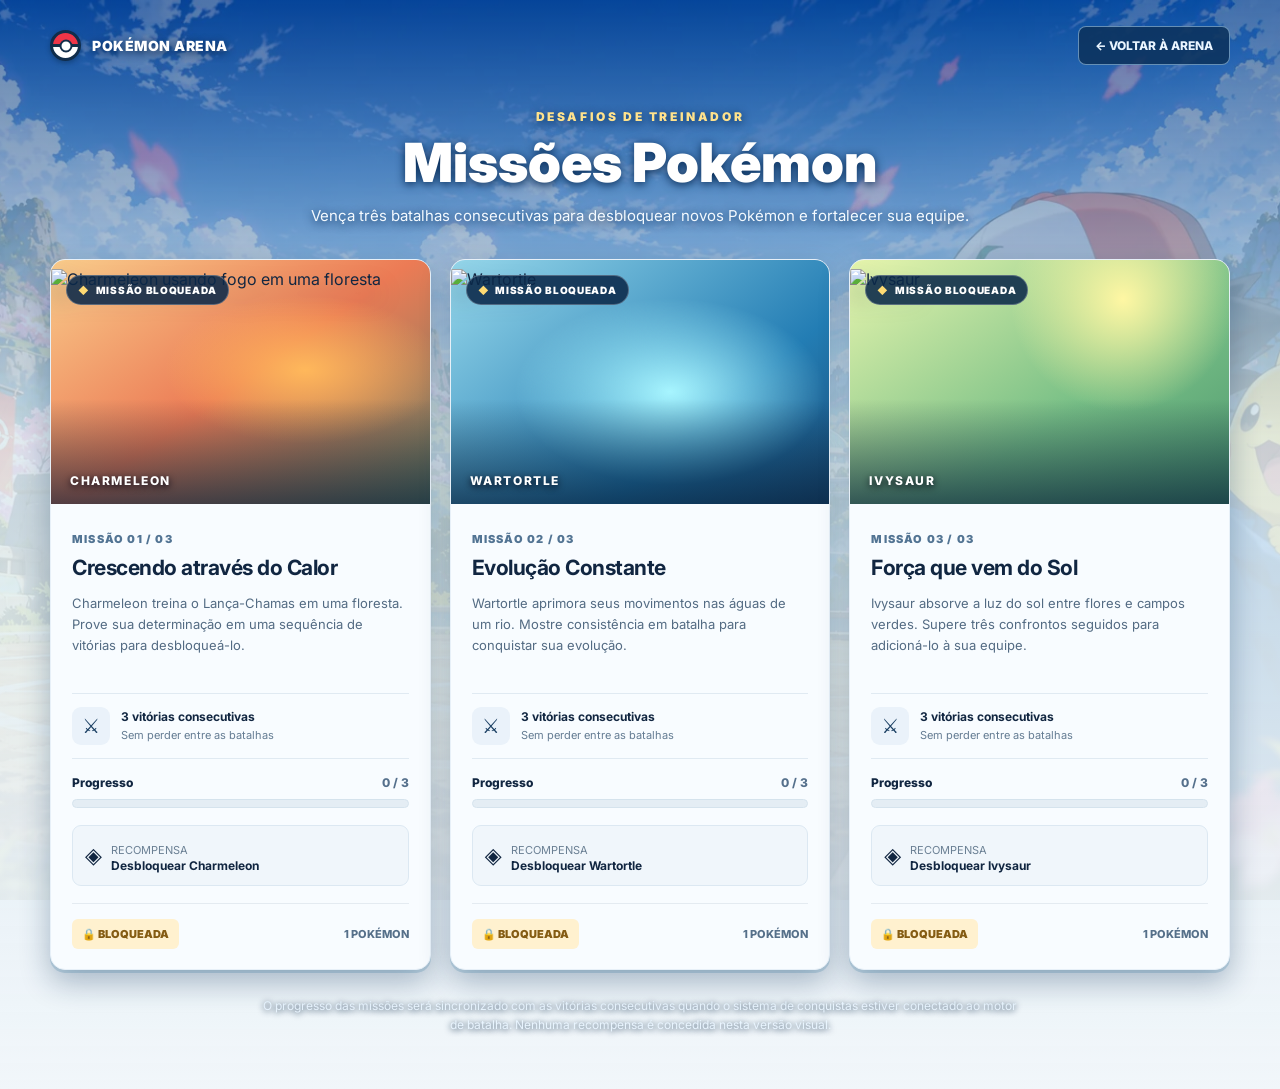
==== missions.html @ e07158c6 "feat: criar página exclusiva de três missões Pokémon" ====
<!doctype html>
<html lang="pt-BR">
<head>
<meta charset="utf-8">
<meta name="viewport" content="width=device-width,initial-scale=1,viewport-fit=cover">
<meta name="theme-color" content="#0d3765">
<meta name="description" content="Missões de desbloqueio de Pokémon no Pokémon Arena.">
<title>Missões | Pokémon Arena</title>
<link rel="preconnect" href="https://fonts.googleapis.com">
<link rel="preconnect" href="https://fonts.gstatic.com" crossorigin>
<link href="https://fonts.googleapis.com/css2?family=Inter:wght@400;500;600;700;800;900&display=swap" rel="stylesheet">
<style>
:root{font-family:Inter,system-ui,Arial,sans-serif;color:#112641;background:#dbe9f4;font-synthesis:none}
*{box-sizing:border-box}body{margin:0;min-height:100vh;background:linear-gradient(180deg,#083c80a8,#dcecf1d9 40%,#f1f6fa),url('assets/home-background.webp') center top/cover fixed no-repeat}
button,a{font:inherit}a{color:inherit;text-decoration:none}
.shell{width:min(1180px,calc(100% - 32px));margin:0 auto;padding:26px 0 55px}
.topbar{display:flex;align-items:center;justify-content:space-between;gap:12px;margin-bottom:44px}
.brand{display:flex;align-items:center;gap:11px;color:white;font-size:14px;font-weight:900;letter-spacing:.5px;text-shadow:0 2px 8px #06244c}
.ball{width:31px;height:31px;border:3px solid #102d4b;border-radius:50%;background:linear-gradient(#ef3547 0 44%,#152e47 44% 56%,white 56%);position:relative;display:inline-block;flex:none;box-shadow:0 2px 5px #05244366}
.ball:after{content:'';position:absolute;width:9px;height:9px;top:50%;left:50%;transform:translate(-50%,-50%);border-radius:50%;background:white;border:2px solid #122e4a}
.back{color:#eaf5ff;border:1px solid #9bc4e4a0;background:#0d345fe6;padding:11px 16px;border-radius:8px;font-size:12px;font-weight:800;transition:background .2s}
.back:hover{background:#205588}.back:focus-visible,.card:focus-visible{outline:3px solid #ffcd52;outline-offset:3px}
.hero{color:white;text-align:center;margin:0 auto 31px;max-width:720px;text-shadow:0 2px 10px #052953}
.eyebrow{font-size:12px;font-weight:900;letter-spacing:2.6px;color:#ffe28c;text-transform:uppercase}
h1{font-size:clamp(32px,5vw,54px);line-height:1.05;margin:11px 0 12px;font-weight:900}
.hero p{font-size:15px;line-height:1.6;margin:0;color:#f4faff}
.mission-list{display:grid;grid-template-columns:repeat(3,minmax(0,1fr));gap:19px}
.card{position:relative;overflow:hidden;background:#f8fcff;border:1px solid #e7f0f8;border-radius:15px;box-shadow:0 12px 30px #0b315652,0 3px 0 #c6dce9;min-width:0}
.art{height:244px;position:relative;overflow:hidden;isolation:isolate}
.art:before{content:'';position:absolute;inset:0;z-index:-2}
.card.fire .art:before{background:radial-gradient(ellipse at 67% 45%,#ffb85b 0%,transparent 39%),linear-gradient(145deg,#f9cc8b,#ec7b55 50%,#6b8062)}
.card.water .art:before{background:radial-gradient(ellipse at 58% 54%,#a7f5ff,transparent 50%),linear-gradient(140deg,#96d7ea,#237db4 67%,#1d517d)}
.card.sun .art:before{background:radial-gradient(circle at 72% 16%,#fff7a3,transparent 33%),linear-gradient(145deg,#e7f5ad,#77bf86 60%,#4d966e)}
.art:after{content:'';position:absolute;inset:0;background:linear-gradient(0deg,#061e38aa,transparent 43%);pointer-events:none}
.art img{position:absolute;inset:4% 0 0;width:100%;height:98%;object-fit:contain;filter:drop-shadow(0 13px 12px #11263d50)}
.tag{position:absolute;top:15px;left:15px;z-index:1;border-radius:20px;background:#0b284adf;color:#fff;padding:8px 11px;font-size:10px;font-weight:900;letter-spacing:.7px;display:flex;align-items:center;gap:6px;border:1px solid #ffffff40}
.tag:before{content:'◆';color:#ffdb73}
.art-label{position:absolute;z-index:1;bottom:16px;left:19px;color:white;font-size:12px;font-weight:800;letter-spacing:1.6px;text-shadow:0 2px 7px #001}
.body{padding:23px 21px 20px}
.number{font-size:11px;color:#527493;font-weight:900;letter-spacing:1.2px}
h2{font-size:21px;line-height:1.25;margin:8px 0 12px;letter-spacing:-.5px}
.desc{font-size:13px;color:#536b83;line-height:1.6;margin:0;min-height:84px}
.condition{display:flex;align-items:center;gap:11px;padding:13px 0;border-top:1px solid #e0eaf2;border-bottom:1px solid #e0eaf2;margin:16px 0}
.condition-icon{width:38px;height:38px;display:grid;place-items:center;border-radius:9px;background:#eaf2fa;color:#183d61;font-size:20px;flex:none}
.condition strong{display:block;font-size:12px}.condition span{display:block;font-size:11px;color:#647c93;margin-top:4px}
.progress-head{display:flex;justify-content:space-between;align-items:center;font-size:12px;font-weight:800;margin:0 0 9px}
.progress-head span:last-child{color:#55708c}
.progress{height:9px;background:#e4edf4;border-radius:10px;overflow:hidden;border:1px solid #d5e3ed}
.progress>span{display:block;height:100%;width:0;background:linear-gradient(90deg,#e84055,#ffbf54)}
.reward{display:flex;align-items:center;gap:9px;margin-top:17px;padding:12px;border:1px solid #dce8f2;background:#f0f6fb;border-radius:9px}
.reward-icon{font-size:22px}
.reward strong{display:block;font-size:12px}.reward small{font-size:11px;color:#6b8094}
.footer{margin-top:17px;padding-top:15px;border-top:1px solid #e4ebf1;display:flex;justify-content:space-between;align-items:center;gap:8px}
.status{color:#855c13;font-size:11px;font-weight:900;background:#fff1cf;border-radius:6px;padding:8px 10px}
.pill{color:#56708a;font-size:11px;font-weight:800}
.note{text-align:center;margin:26px auto 0;color:#e9f5ff;text-shadow:0 1px 6px #092746;font-size:12px;line-height:1.6;max-width:760px}
@media(max-width:950px){.mission-list{grid-template-columns:repeat(2,minmax(0,1fr))}.topbar{margin-bottom:30px}}
@media(max-width:620px){.shell{width:min(100% - 24px,450px);padding-top:15px}.topbar{margin-bottom:28px}.brand{font-size:11px}.back{padding:9px 11px;font-size:11px}.hero{margin-bottom:22px}.hero p{font-size:13px}.mission-list{grid-template-columns:1fr;gap:15px}.art{height:220px}.desc{min-height:0}.body{padding:20px}.note{color:#123b62;text-shadow:none}}
@media(prefers-reduced-motion:reduce){*{scroll-behavior:auto!important;transition:none!important}}
</style>
</head>
<body>
<div class="shell">
<header class="topbar"><a class="brand" href="./index.html" aria-label="Voltar ao Pokémon Arena"><span class="ball" aria-hidden="true"></span> POKÉMON ARENA</a><a class="back" href="./index.html">← VOLTAR À ARENA</a></header>
<main>
<section class="hero" aria-labelledby="title"><div class="eyebrow">Desafios de treinador</div><h1 id="title">Missões Pokémon</h1><p>Vença três batalhas consecutivas para desbloquear novos Pokémon e fortalecer sua equipe.</p></section>
<section class="mission-list" aria-label="Três missões de desbloqueio">
<article class="card fire"><div class="art"><span class="tag">MISSÃO BLOQUEADA</span><img src="https://raw.githubusercontent.com/PokeAPI/sprites/master/sprites/pokemon/other/official-artwork/5.png" alt="Charmeleon usando fogo em uma floresta" loading="eager"><span class="art-label">CHARMELEON</span></div><div class="body"><span class="number">MISSÃO 01 / 03</span><h2>Crescendo através do Calor</h2><p class="desc">Charmeleon treina o Lança-Chamas em uma floresta. Prove sua determinação em uma sequência de vitórias para desbloqueá-lo.</p><div class="condition"><div class="condition-icon" aria-hidden="true">⚔</div><div><strong>3 vitórias consecutivas</strong><span>Sem perder entre as batalhas</span></div></div><div class="progress-head"><span>Progresso</span><span>0 / 3</span></div><div class="progress" role="progressbar" aria-label="Progresso da missão Charmeleon" aria-valuenow="0" aria-valuemin="0" aria-valuemax="3"><span></span></div><div class="reward"><span class="reward-icon" aria-hidden="true">◈</span><div><small>RECOMPENSA</small><strong>Desbloquear Charmeleon</strong></div></div><div class="footer"><span class="status">🔒 BLOQUEADA</span><span class="pill">1 POKÉMON</span></div></div></article>
<article class="card water"><div class="art"><span class="tag">MISSÃO BLOQUEADA</span><img src="https://raw.githubusercontent.com/PokeAPI/sprites/master/sprites/pokemon/other/official-artwork/8.png" alt="Wartortle" loading="eager"><span class="art-label">WARTORTLE</span></div><div class="body"><span class="number">MISSÃO 02 / 03</span><h2>Evolução Constante</h2><p class="desc">Wartortle aprimora seus movimentos nas águas de um rio. Mostre consistência em batalha para conquistar sua evolução.</p><div class="condition"><div class="condition-icon" aria-hidden="true">⚔</div><div><strong>3 vitórias consecutivas</strong><span>Sem perder entre as batalhas</span></div></div><div class="progress-head"><span>Progresso</span><span>0 / 3</span></div><div class="progress" role="progressbar" aria-label="Progresso da missão Wartortle" aria-valuenow="0" aria-valuemin="0" aria-valuemax="3"><span></span></div><div class="reward"><span class="reward-icon" aria-hidden="true">◈</span><div><small>RECOMPENSA</small><strong>Desbloquear Wartortle</strong></div></div><div class="footer"><span class="status">🔒 BLOQUEADA</span><span class="pill">1 POKÉMON</span></div></div></article>
<article class="card sun"><div class="art"><span class="tag">MISSÃO BLOQUEADA</span><img src="https://raw.githubusercontent.com/PokeAPI/sprites/master/sprites/pokemon/other/official-artwork/2.png" alt="Ivysaur" loading="eager"><span class="art-label">IVYSAUR</span></div><div class="body"><span class="number">MISSÃO 03 / 03</span><h2>Força que vem do Sol</h2><p class="desc">Ivysaur absorve a luz do sol entre flores e campos verdes. Supere três confrontos seguidos para adicioná-lo à sua equipe.</p><div class="condition"><div class="condition-icon" aria-hidden="true">⚔</div><div><strong>3 vitórias consecutivas</strong><span>Sem perder entre as batalhas</span></div></div><div class="progress-head"><span>Progresso</span><span>0 / 3</span></div><div class="progress" role="progressbar" aria-label="Progresso da missão Ivysaur" aria-valuenow="0" aria-valuemin="0" aria-valuemax="3"><span></span></div><div class="reward"><span class="reward-icon" aria-hidden="true">◈</span><div><small>RECOMPENSA</small><strong>Desbloquear Ivysaur</strong></div></div><div class="footer"><span class="status">🔒 BLOQUEADA</span><span class="pill">1 POKÉMON</span></div></div></article>
</section>
<p class="note">O progresso das missões será sincronizado com as vitórias consecutivas quando o sistema de conquistas estiver conectado ao motor de batalha. Nenhuma recompensa é concedida nesta versão visual.</p>
</main></div>
</body></html>
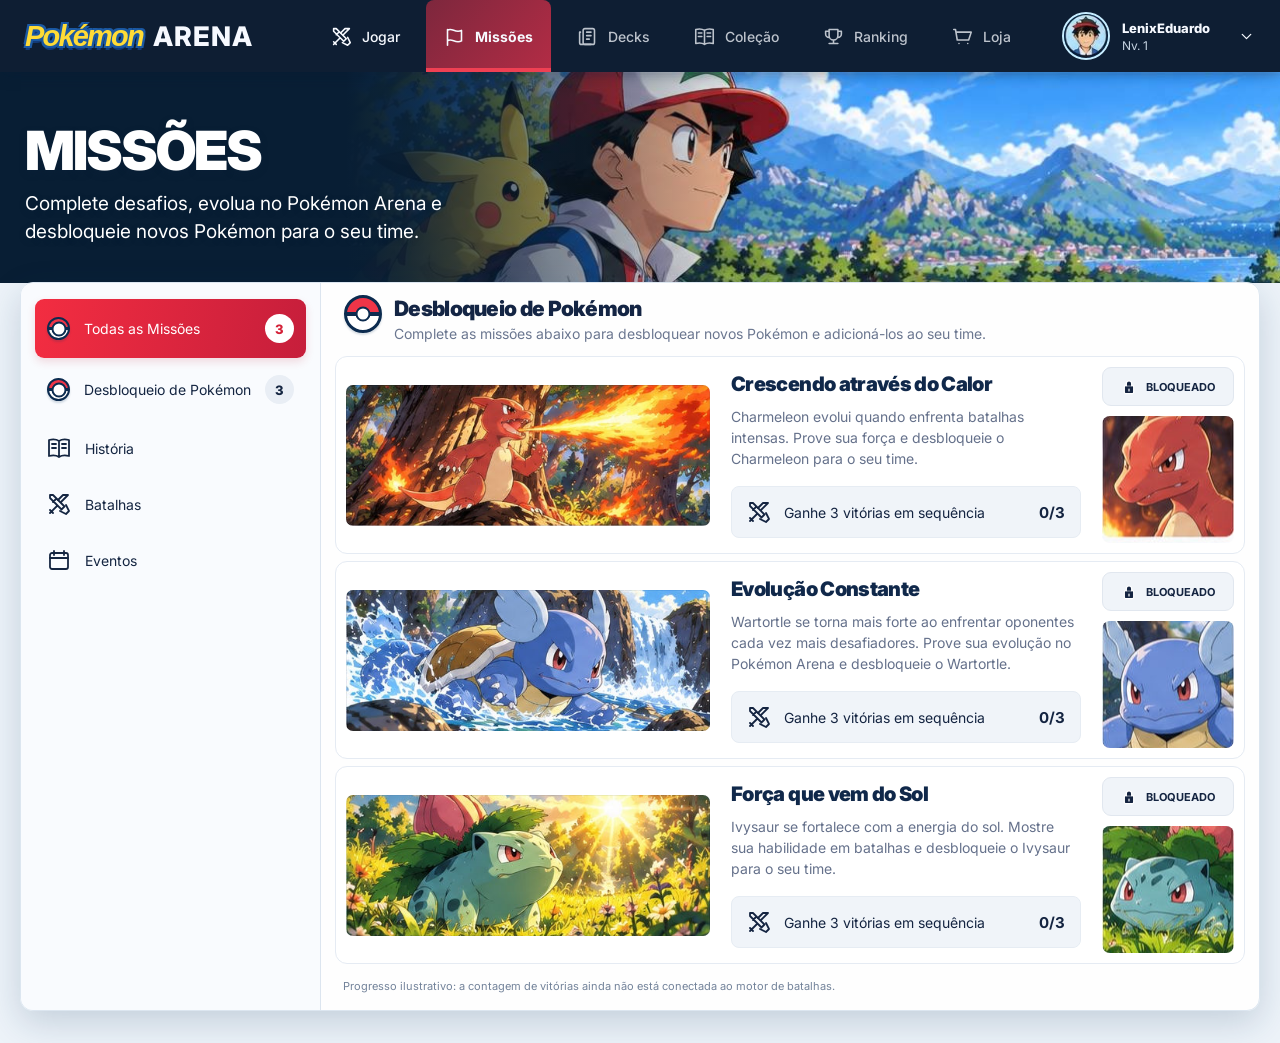
==== commit 511588c6: "feat: implementar página de missões fiel ao mockup, sem emojis e com artes recortadas" ====
--- a/missions.html
+++ b/missions.html
@@ -3,72 +3,133 @@
 <head>
 <meta charset="utf-8">
 <meta name="viewport" content="width=device-width,initial-scale=1,viewport-fit=cover">
-<meta name="theme-color" content="#0d3765">
-<meta name="description" content="Missões de desbloqueio de Pokémon no Pokémon Arena.">
+<meta name="theme-color" content="#0d2038">
+<meta name="description" content="Missões e desafios de desbloqueio do Pokémon Arena.">
 <title>Missões | Pokémon Arena</title>
 <link rel="preconnect" href="https://fonts.googleapis.com">
 <link rel="preconnect" href="https://fonts.gstatic.com" crossorigin>
 <link href="https://fonts.googleapis.com/css2?family=Inter:wght@400;500;600;700;800;900&display=swap" rel="stylesheet">
 <style>
-:root{font-family:Inter,system-ui,Arial,sans-serif;color:#112641;background:#dbe9f4;font-synthesis:none}
-*{box-sizing:border-box}body{margin:0;min-height:100vh;background:linear-gradient(180deg,#083c80a8,#dcecf1d9 40%,#f1f6fa),url('assets/home-background.webp') center top/cover fixed no-repeat}
-button,a{font:inherit}a{color:inherit;text-decoration:none}
-.shell{width:min(1180px,calc(100% - 32px));margin:0 auto;padding:26px 0 55px}
-.topbar{display:flex;align-items:center;justify-content:space-between;gap:12px;margin-bottom:44px}
-.brand{display:flex;align-items:center;gap:11px;color:white;font-size:14px;font-weight:900;letter-spacing:.5px;text-shadow:0 2px 8px #06244c}
-.ball{width:31px;height:31px;border:3px solid #102d4b;border-radius:50%;background:linear-gradient(#ef3547 0 44%,#152e47 44% 56%,white 56%);position:relative;display:inline-block;flex:none;box-shadow:0 2px 5px #05244366}
-.ball:after{content:'';position:absolute;width:9px;height:9px;top:50%;left:50%;transform:translate(-50%,-50%);border-radius:50%;background:white;border:2px solid #122e4a}
-.back{color:#eaf5ff;border:1px solid #9bc4e4a0;background:#0d345fe6;padding:11px 16px;border-radius:8px;font-size:12px;font-weight:800;transition:background .2s}
-.back:hover{background:#205588}.back:focus-visible,.card:focus-visible{outline:3px solid #ffcd52;outline-offset:3px}
-.hero{color:white;text-align:center;margin:0 auto 31px;max-width:720px;text-shadow:0 2px 10px #052953}
-.eyebrow{font-size:12px;font-weight:900;letter-spacing:2.6px;color:#ffe28c;text-transform:uppercase}
-h1{font-size:clamp(32px,5vw,54px);line-height:1.05;margin:11px 0 12px;font-weight:900}
-.hero p{font-size:15px;line-height:1.6;margin:0;color:#f4faff}
-.mission-list{display:grid;grid-template-columns:repeat(3,minmax(0,1fr));gap:19px}
-.card{position:relative;overflow:hidden;background:#f8fcff;border:1px solid #e7f0f8;border-radius:15px;box-shadow:0 12px 30px #0b315652,0 3px 0 #c6dce9;min-width:0}
-.art{height:244px;position:relative;overflow:hidden;isolation:isolate}
-.art:before{content:'';position:absolute;inset:0;z-index:-2}
-.card.fire .art:before{background:radial-gradient(ellipse at 67% 45%,#ffb85b 0%,transparent 39%),linear-gradient(145deg,#f9cc8b,#ec7b55 50%,#6b8062)}
-.card.water .art:before{background:radial-gradient(ellipse at 58% 54%,#a7f5ff,transparent 50%),linear-gradient(140deg,#96d7ea,#237db4 67%,#1d517d)}
-.card.sun .art:before{background:radial-gradient(circle at 72% 16%,#fff7a3,transparent 33%),linear-gradient(145deg,#e7f5ad,#77bf86 60%,#4d966e)}
-.art:after{content:'';position:absolute;inset:0;background:linear-gradient(0deg,#061e38aa,transparent 43%);pointer-events:none}
-.art img{position:absolute;inset:4% 0 0;width:100%;height:98%;object-fit:contain;filter:drop-shadow(0 13px 12px #11263d50)}
-.tag{position:absolute;top:15px;left:15px;z-index:1;border-radius:20px;background:#0b284adf;color:#fff;padding:8px 11px;font-size:10px;font-weight:900;letter-spacing:.7px;display:flex;align-items:center;gap:6px;border:1px solid #ffffff40}
-.tag:before{content:'◆';color:#ffdb73}
-.art-label{position:absolute;z-index:1;bottom:16px;left:19px;color:white;font-size:12px;font-weight:800;letter-spacing:1.6px;text-shadow:0 2px 7px #001}
-.body{padding:23px 21px 20px}
-.number{font-size:11px;color:#527493;font-weight:900;letter-spacing:1.2px}
-h2{font-size:21px;line-height:1.25;margin:8px 0 12px;letter-spacing:-.5px}
-.desc{font-size:13px;color:#536b83;line-height:1.6;margin:0;min-height:84px}
-.condition{display:flex;align-items:center;gap:11px;padding:13px 0;border-top:1px solid #e0eaf2;border-bottom:1px solid #e0eaf2;margin:16px 0}
-.condition-icon{width:38px;height:38px;display:grid;place-items:center;border-radius:9px;background:#eaf2fa;color:#183d61;font-size:20px;flex:none}
-.condition strong{display:block;font-size:12px}.condition span{display:block;font-size:11px;color:#647c93;margin-top:4px}
-.progress-head{display:flex;justify-content:space-between;align-items:center;font-size:12px;font-weight:800;margin:0 0 9px}
-.progress-head span:last-child{color:#55708c}
-.progress{height:9px;background:#e4edf4;border-radius:10px;overflow:hidden;border:1px solid #d5e3ed}
-.progress>span{display:block;height:100%;width:0;background:linear-gradient(90deg,#e84055,#ffbf54)}
-.reward{display:flex;align-items:center;gap:9px;margin-top:17px;padding:12px;border:1px solid #dce8f2;background:#f0f6fb;border-radius:9px}
-.reward-icon{font-size:22px}
-.reward strong{display:block;font-size:12px}.reward small{font-size:11px;color:#6b8094}
-.footer{margin-top:17px;padding-top:15px;border-top:1px solid #e4ebf1;display:flex;justify-content:space-between;align-items:center;gap:8px}
-.status{color:#855c13;font-size:11px;font-weight:900;background:#fff1cf;border-radius:6px;padding:8px 10px}
-.pill{color:#56708a;font-size:11px;font-weight:800}
-.note{text-align:center;margin:26px auto 0;color:#e9f5ff;text-shadow:0 1px 6px #092746;font-size:12px;line-height:1.6;max-width:760px}
-@media(max-width:950px){.mission-list{grid-template-columns:repeat(2,minmax(0,1fr))}.topbar{margin-bottom:30px}}
-@media(max-width:620px){.shell{width:min(100% - 24px,450px);padding-top:15px}.topbar{margin-bottom:28px}.brand{font-size:11px}.back{padding:9px 11px;font-size:11px}.hero{margin-bottom:22px}.hero p{font-size:13px}.mission-list{grid-template-columns:1fr;gap:15px}.art{height:220px}.desc{min-height:0}.body{padding:20px}.note{color:#123b62;text-shadow:none}}
-@media(prefers-reduced-motion:reduce){*{scroll-behavior:auto!important;transition:none!important}}
+:root{font-family:Inter,Arial,sans-serif;color:#142544;background:#edf3f9;font-synthesis:none}
+*{box-sizing:border-box}body{margin:0;min-height:100vh}button,a{font:inherit}a{color:inherit;text-decoration:none}button{cursor:pointer}svg{width:21px;height:21px;stroke:currentColor;stroke-width:1.8;stroke-linecap:round;stroke-linejoin:round;fill:none;flex:none}
+.sr-only{position:absolute;width:1px;height:1px;padding:0;margin:-1px;overflow:hidden;clip:rect(0,0,0,0);white-space:nowrap;border:0}
+.navbar{height:72px;background:#0e1e33;color:#f6f9ff;display:flex;align-items:center;gap:26px;padding:0 max(25px,calc((100vw - 1460px)/2));box-shadow:0 4px 13px #071b3452;position:relative;z-index:5}
+.logo{display:flex;align-items:center;gap:10px;white-space:nowrap;margin-right:34px}
+.logo-pokemon{font-size:29px;font-weight:900;font-style:italic;letter-spacing:-1.8px;color:#ffdb36;text-shadow:-2px -2px 0 #1b59a3,2px -2px 0 #1b59a3,-2px 2px 0 #1b59a3,2px 2px 0 #1b59a3,0 4px 0 #123b79}
+.logo-arena{font-size:27px;font-weight:800;letter-spacing:1px}
+.navlinks{display:flex;align-items:stretch;height:100%;gap:8px;flex:1}
+.navlinks a,.navlinks button{display:flex;align-items:center;justify-content:center;gap:10px;color:#f7faff;background:transparent;border:0;padding:0 18px;white-space:nowrap;font-size:14px;font-weight:500;border-radius:8px 8px 0 0}
+.navlinks .active{background:linear-gradient(130deg,#7d273d,#b32c45);box-shadow:inset 0 -4px 0 #ef4053;font-weight:700}
+.navlinks a:not(.active):hover{background:#1c3551}
+.navlinks button:disabled{opacity:.75;cursor:not-allowed}
+.account{display:flex;align-items:center;gap:12px;white-space:nowrap;margin-left:auto}
+.avatar{display:grid;place-items:center;width:48px;height:48px;border-radius:50%;overflow:hidden;background:#4c9ed1;border:2px solid #c8edff}
+.avatar img{width:100%;height:100%;object-fit:cover;object-position:center 24%}
+.account-name{font-size:13px;font-weight:800}.account-level{font-size:12px;color:#c7d4e2;margin-top:2px}
+.account-chevron{margin-left:16px;width:17px;height:17px}
+.hero{height:211px;position:relative;background:linear-gradient(90deg,#10385c 0%,#1e5881 52%,#65b7e8 100%);overflow:hidden}
+.hero-art{position:absolute;inset:0;background-image:url('assets/mission-banner-full.jpg');background-size:cover;background-position:center center;background-repeat:no-repeat}
+.hero:after{content:'';position:absolute;inset:0;background:linear-gradient(90deg,#081e34 0%,#081e34 27%,#081e34e0 32%,#081e3480 43%,transparent 60%);pointer-events:none}
+.hero-content{position:relative;z-index:1;max-width:1460px;margin:0 auto;padding:52px 25px;color:white}
+.hero h1{font-size:54px;line-height:1;margin:0 0 12px;font-weight:900;letter-spacing:-2px;text-shadow:0 3px 7px #0b213777}
+.hero p{font-size:19px;line-height:1.45;margin:0;max-width:470px;text-shadow:0 2px 6px #0b213777}
+.main{position:relative;z-index:2;width:min(calc(100% - 40px),1496px);margin:-1px auto 32px;display:grid;grid-template-columns:300px minmax(0,1fr);min-height:700px;background:#ffffffeb;border:1px solid #dce6f0;border-radius:13px;box-shadow:0 12px 35px #143a6130;overflow:hidden}
+.sidebar{padding:16px 14px;border-right:1px solid #dce5ef;background:#f8fbffb8}
+.sidebar button{width:100%;display:flex;align-items:center;gap:14px;text-align:left;border:0;border-radius:9px;background:transparent;color:#142541;padding:15px 12px;font-size:14px;margin:0 0 2px}
+.sidebar button svg{width:24px;height:24px}
+.sidebar button span:not(.section-ball){flex:1;min-width:0}.sidebar button .section-ball{width:23px;height:23px;flex:none;aspect-ratio:1}
+.sidebar button .count{flex:none;background:#e9eef5;border-radius:18px;min-width:29px;height:29px;display:grid;place-items:center;font-weight:800;font-size:13px}
+.sidebar button.active{background:linear-gradient(100deg,#f32d41,#c61e3b);color:white;box-shadow:0 4px 9px #c5253b27}
+.sidebar button.active .count{color:#d42037;background:white}
+.sidebar button:not(.active):hover{background:#eaf2f9}
+.content{padding:12px 14px 15px;min-width:0}
+.section-title{display:flex;align-items:flex-start;gap:12px;margin:0 9px 12px}
+.section-ball{width:38px;height:38px;position:relative;flex:none;border-radius:50%;border:3px solid #0c2b4f;background:linear-gradient(#ef3548 0 43%,#0c2b4f 43% 56%,white 56%);box-shadow:0 2px 2px #123e5e2b}
+.section-ball:after{content:'';position:absolute;left:50%;top:50%;transform:translate(-50%,-50%);width:11px;height:11px;border:2px solid #0c2b4f;background:white;border-radius:50%}
+.section-title h2{font-size:21px;font-weight:900;letter-spacing:-.7px;margin:1px 0 3px}
+.section-title p{color:#6b7790;font-size:14px;margin:0;line-height:1.45}
+.missions{display:flex;flex-direction:column;gap:7px}
+.mission{display:grid;grid-template-columns:minmax(220px,41%) minmax(0,1fr) 132px;gap:21px;align-items:center;min-height:192px;padding:10px;border:1px solid #e5ebf3;border-radius:12px;background:#ffffffd9}
+.mission-art{aspect-ratio:469/181;min-height:0;border-radius:7px;background-size:cover;background-position:center;background-repeat:no-repeat;background-color:#d7e9f5;overflow:hidden;box-shadow:inset 0 0 0 1px #1e3a5e14}
+.mission-art.fire{background-image:url('assets/mission-charmeleon-scene.jpg')}.mission-art.water{background-image:url('assets/mission-wartortle-scene.jpg')}.mission-art.sun{background-image:url('assets/mission-ivysaur-scene.jpg')}
+.mission-body{min-width:0;align-self:stretch;display:flex;flex-direction:column;justify-content:center;padding:5px 0}
+.mission h3{font-size:20px;line-height:1.25;font-weight:900;letter-spacing:-.65px;margin:0 0 9px;color:#10284a}
+.mission-desc{font-size:14px;line-height:1.5;color:#65718b;margin:0 0 17px;max-width:560px}
+.requirement{margin-top:auto;display:flex;align-items:center;gap:13px;background:#f0f4f9;border:1px solid #e6ecf3;border-radius:8px;padding:13px 15px;font-size:14px;color:#142441;min-height:51px}
+.requirement svg{width:24px;height:24px}.requirement span{flex:1}.requirement strong{font-weight:700;font-size:15px;white-space:nowrap}
+.mission-aside{align-self:stretch;display:flex;flex-direction:column;align-items:stretch;gap:10px}
+.locked{height:39px;border:1px solid #e1e7ef;border-radius:9px;background:#f0f4f9;color:#142441;display:flex;justify-content:center;align-items:center;gap:9px;font-size:11px;font-weight:700}
+.locked svg{width:16px;height:16px;fill:#142441;stroke:white;stroke-width:1.8}
+.portrait{flex:1;min-height:120px;border-radius:8px;background-size:cover;background-position:center;background-repeat:no-repeat;background-color:#d9e7f4}
+.portrait.fire{background-image:url('assets/mission-charmeleon-portrait.jpg')}.portrait.water{background-image:url('assets/mission-wartortle-portrait.jpg')}.portrait.sun{background-image:url('assets/mission-ivysaur-portrait.jpg')}
+.empty{margin:28px 0;padding:45px 25px;text-align:center;border:1px dashed #cad7e4;border-radius:12px;color:#536b84;background:#f6f9fc}.empty h3{margin:0 0 8px;font-size:18px;color:#173452}.empty p{margin:0;font-size:14px}
+.note{margin:14px 8px 0;color:#73839a;font-size:11px;line-height:1.5}
+@media(max-width:1270px){.navbar{gap:14px}.logo{margin-right:10px}.navlinks{gap:0}.navlinks a,.navlinks button{padding:0 11px}.logo-pokemon{font-size:25px}.logo-arena{font-size:23px}.main{grid-template-columns:245px minmax(0,1fr)}.mission{grid-template-columns:minmax(190px,38%) minmax(0,1fr) 102px;gap:13px}.mission h3{font-size:18px}.mission-desc{font-size:12px}.requirement{padding:9px 10px;font-size:12px}.portrait{min-height:100px}}
+@media(max-width:1150px){.navlinks button{display:none}}
+@media(max-width:1000px){.navlinks button{display:none}.account-chevron{display:none}.navbar{height:66px}.hero{height:205px}.main{grid-template-columns:210px minmax(0,1fr)}.sidebar{padding:10px}.sidebar button{gap:8px;font-size:12px;padding:12px 9px}.mission{grid-template-columns:minmax(160px,43%) minmax(0,1fr);gap:12px}.mission-aside{grid-column:2;grid-row:1;align-self:start;align-items:flex-end}.mission-aside .portrait{display:none}.locked{padding:0 12px;height:31px}.mission-body{grid-column:2;grid-row:1;padding-top:38px}.mission h3{font-size:16px}.mission-desc{margin-bottom:10px}.requirement{font-size:11px}.requirement strong{font-size:12px}}
+@media(max-width:700px){.navbar{padding:0 13px;height:58px;gap:9px}.logo{gap:6px;margin:0}.logo-pokemon{font-size:21px}.logo-arena{font-size:18px}.navlinks{margin-left:auto;flex:none}.navlinks a{font-size:0;padding:0 8px}.navlinks a svg{width:22px;height:22px}.account{display:none}.hero{height:186px}.hero-art{background-position:44% center;background-size:auto 100%}.hero:after{background:linear-gradient(90deg,#071f36e8 0%,#071f36a6 56%,#071f3611)}.hero-content{padding:41px 19px}.hero h1{font-size:37px}.hero p{font-size:13px;max-width:275px}.main{width:calc(100% - 16px);display:block;margin-top:-8px;min-height:0}.sidebar{display:flex;overflow-x:auto;gap:5px;padding:9px;border-right:0;border-bottom:1px solid #dce5ef;scrollbar-width:thin}.sidebar button{flex:none;width:auto;min-width:max-content;padding:9px 10px;margin:0;gap:7px;font-size:11px}.sidebar button svg{width:18px;height:18px}.sidebar button .count{min-width:21px;height:21px;font-size:11px}.content{padding:12px 9px}.section-title{margin:2px 4px 13px}.section-title h2{font-size:18px}.section-title p{font-size:12px}.section-ball{width:32px;height:32px}.mission{grid-template-columns:minmax(0,1fr) 80px;gap:10px;padding:9px;min-height:0}.mission-art{grid-column:1/-1;grid-row:1;aspect-ratio:469/181}.mission-body{grid-column:1;grid-row:2;padding:4px 0 0}.mission h3{font-size:16px;margin:0 0 6px}.mission-desc{font-size:12px;line-height:1.45;margin:0 0 10px}.mission-aside{grid-column:2;grid-row:2;align-items:stretch;padding-top:2px}.mission-aside .portrait{display:block;min-height:80px;aspect-ratio:1}.locked{height:auto;min-height:25px;font-size:9px;padding:4px;gap:4px}.locked svg{width:12px;height:12px}.requirement{padding:8px;gap:7px;font-size:10px;min-height:37px}.requirement svg{width:18px;height:18px}.requirement strong{font-size:11px}.note{font-size:10px}}
+@media(max-width:370px){.mission{grid-template-columns:minmax(0,1fr) 70px}.mission-aside .portrait{min-height:70px}.logo-pokemon{font-size:18px}.logo-arena{font-size:15px}}
+.missions[hidden],.empty[hidden],.note[hidden]{display:none!important}
+@media(prefers-reduced-motion:reduce){*{scroll-behavior:auto!important}}
 </style>
 </head>
 <body>
-<div class="shell">
-<header class="topbar"><a class="brand" href="./index.html" aria-label="Voltar ao Pokémon Arena"><span class="ball" aria-hidden="true"></span> POKÉMON ARENA</a><a class="back" href="./index.html">← VOLTAR À ARENA</a></header>
-<main>
-<section class="hero" aria-labelledby="title"><div class="eyebrow">Desafios de treinador</div><h1 id="title">Missões Pokémon</h1><p>Vença três batalhas consecutivas para desbloquear novos Pokémon e fortalecer sua equipe.</p></section>
-<section class="mission-list" aria-label="Três missões de desbloqueio">
-<article class="card fire"><div class="art"><span class="tag">MISSÃO BLOQUEADA</span><img src="https://raw.githubusercontent.com/PokeAPI/sprites/master/sprites/pokemon/other/official-artwork/5.png" alt="Charmeleon usando fogo em uma floresta" loading="eager"><span class="art-label">CHARMELEON</span></div><div class="body"><span class="number">MISSÃO 01 / 03</span><h2>Crescendo através do Calor</h2><p class="desc">Charmeleon treina o Lança-Chamas em uma floresta. Prove sua determinação em uma sequência de vitórias para desbloqueá-lo.</p><div class="condition"><div class="condition-icon" aria-hidden="true">⚔</div><div><strong>3 vitórias consecutivas</strong><span>Sem perder entre as batalhas</span></div></div><div class="progress-head"><span>Progresso</span><span>0 / 3</span></div><div class="progress" role="progressbar" aria-label="Progresso da missão Charmeleon" aria-valuenow="0" aria-valuemin="0" aria-valuemax="3"><span></span></div><div class="reward"><span class="reward-icon" aria-hidden="true">◈</span><div><small>RECOMPENSA</small><strong>Desbloquear Charmeleon</strong></div></div><div class="footer"><span class="status">🔒 BLOQUEADA</span><span class="pill">1 POKÉMON</span></div></div></article>
-<article class="card water"><div class="art"><span class="tag">MISSÃO BLOQUEADA</span><img src="https://raw.githubusercontent.com/PokeAPI/sprites/master/sprites/pokemon/other/official-artwork/8.png" alt="Wartortle" loading="eager"><span class="art-label">WARTORTLE</span></div><div class="body"><span class="number">MISSÃO 02 / 03</span><h2>Evolução Constante</h2><p class="desc">Wartortle aprimora seus movimentos nas águas de um rio. Mostre consistência em batalha para conquistar sua evolução.</p><div class="condition"><div class="condition-icon" aria-hidden="true">⚔</div><div><strong>3 vitórias consecutivas</strong><span>Sem perder entre as batalhas</span></div></div><div class="progress-head"><span>Progresso</span><span>0 / 3</span></div><div class="progress" role="progressbar" aria-label="Progresso da missão Wartortle" aria-valuenow="0" aria-valuemin="0" aria-valuemax="3"><span></span></div><div class="reward"><span class="reward-icon" aria-hidden="true">◈</span><div><small>RECOMPENSA</small><strong>Desbloquear Wartortle</strong></div></div><div class="footer"><span class="status">🔒 BLOQUEADA</span><span class="pill">1 POKÉMON</span></div></div></article>
-<article class="card sun"><div class="art"><span class="tag">MISSÃO BLOQUEADA</span><img src="https://raw.githubusercontent.com/PokeAPI/sprites/master/sprites/pokemon/other/official-artwork/2.png" alt="Ivysaur" loading="eager"><span class="art-label">IVYSAUR</span></div><div class="body"><span class="number">MISSÃO 03 / 03</span><h2>Força que vem do Sol</h2><p class="desc">Ivysaur absorve a luz do sol entre flores e campos verdes. Supere três confrontos seguidos para adicioná-lo à sua equipe.</p><div class="condition"><div class="condition-icon" aria-hidden="true">⚔</div><div><strong>3 vitórias consecutivas</strong><span>Sem perder entre as batalhas</span></div></div><div class="progress-head"><span>Progresso</span><span>0 / 3</span></div><div class="progress" role="progressbar" aria-label="Progresso da missão Ivysaur" aria-valuenow="0" aria-valuemin="0" aria-valuemax="3"><span></span></div><div class="reward"><span class="reward-icon" aria-hidden="true">◈</span><div><small>RECOMPENSA</small><strong>Desbloquear Ivysaur</strong></div></div><div class="footer"><span class="status">🔒 BLOQUEADA</span><span class="pill">1 POKÉMON</span></div></div></article>
+<svg aria-hidden="true" class="sr-only" xmlns="http://www.w3.org/2000/svg">
+<symbol id="icon-swords" viewBox="0 0 24 24"><path d="m14.5 17.5 3-3L6 3H3v3l11.5 11.5ZM13 19l6 3 3-3-3-6M9.5 6.5 6 10M3 21l7-7M3 18l3 3"/><path d="m14 10 7-7h-5l-5 5"/></symbol>
+<symbol id="icon-flag" viewBox="0 0 24 24"><path d="M4 22V4m0 1c5-4 9 4 16 0v12c-7 4-11-4-16 0"/></symbol>
+<symbol id="icon-cards" viewBox="0 0 24 24"><rect x="7" y="3" width="13" height="18" rx="2"/><path d="M4 7H3v12a2 2 0 0 0 2 2h11M11 7h5m-5 4h5m-5 4h3"/></symbol>
+<symbol id="icon-book" viewBox="0 0 24 24"><path d="M12 5c-3-2-6-2-10-1v16c4-1 7-1 10 1 3-2 6-2 10-1V4c-4-1-7-1-10 1Zm0 0v16M5 8h4m-4 4h4m6-4h4m-4 4h4"/></symbol>
+<symbol id="icon-trophy" viewBox="0 0 24 24"><path d="M7 4h10v7a5 5 0 0 1-10 0V4ZM7 6H3v3a4 4 0 0 0 4 4m10-7h4v3a4 4 0 0 1-4 4m-5 3v4m-5 0h10"/></symbol>
+<symbol id="icon-cart" viewBox="0 0 24 24"><path d="M2 4h2l2 12h13l3-9H5M8 20h.01M18 20h.01"/></symbol>
+<symbol id="icon-lock" viewBox="0 0 24 24"><rect x="5" y="10" width="14" height="12" rx="2"/><path d="M8 10V7a4 4 0 0 1 8 0v3m-4 5v3"/></symbol>
+<symbol id="icon-calendar" viewBox="0 0 24 24"><rect x="3" y="5" width="18" height="16" rx="2"/><path d="M7 3v4m10-4v4M3 10h18"/></symbol>
+<symbol id="icon-chevron" viewBox="0 0 24 24"><path d="m6 9 6 6 6-6"/></symbol>
+</svg>
+<header class="navbar">
+<a href="./index.html" class="logo" aria-label="Pokémon Arena, voltar à tela inicial"><span class="logo-pokemon">Pokémon</span><span class="logo-arena">ARENA</span></a>
+<nav class="navlinks" aria-label="Navegação principal">
+<a href="./index.html"><svg><use href="#icon-swords"/></svg>Jogar</a>
+<a href="./missions.html" class="active" aria-current="page"><svg><use href="#icon-flag"/></svg>Missões</a>
+<button type="button" disabled title="Em desenvolvimento"><svg><use href="#icon-cards"/></svg>Decks</button>
+<button type="button" disabled title="Em desenvolvimento"><svg><use href="#icon-book"/></svg>Coleção</button>
+<button type="button" disabled title="Em desenvolvimento"><svg><use href="#icon-trophy"/></svg>Ranking</button>
+<button type="button" disabled title="Em desenvolvimento"><svg><use href="#icon-cart"/></svg>Loja</button>
+</nav>
+<div class="account"><div class="avatar"><img src="assets/mission-avatar.jpg" alt="Avatar do treinador"></div><div><div class="account-name">LenixEduardo</div><div class="account-level">Nv. 1</div></div><svg class="account-chevron"><use href="#icon-chevron"/></svg></div>
+</header>
+<section class="hero" aria-labelledby="page-title"><div class="hero-art" role="img" aria-label="Treinador e Pikachu diante de uma paisagem montanhosa"></div><div class="hero-content"><h1 id="page-title">MISSÕES</h1><p>Complete desafios, evolua no Pokémon Arena e desbloqueie novos Pokémon para o seu time.</p></div></section>
+<main class="main">
+<aside class="sidebar" aria-label="Categorias de missões">
+<button type="button" class="active" data-category="all" aria-pressed="true"><span class="section-ball" style="width:23px;height:23px;border-width:2px"></span><span>Todas as Missões</span><b class="count">3</b></button>
+<button type="button" data-category="unlock" aria-pressed="false"><span class="section-ball" style="width:23px;height:23px;border-width:2px"></span><span>Desbloqueio de Pokémon</span><b class="count">3</b></button>
+<button type="button" data-category="story" aria-pressed="false"><svg><use href="#icon-book"/></svg><span>História</span></button>
+<button type="button" data-category="battle" aria-pressed="false"><svg><use href="#icon-swords"/></svg><span>Batalhas</span></button>
+<button type="button" data-category="events" aria-pressed="false"><svg><use href="#icon-calendar"/></svg><span>Eventos</span></button>
+</aside>
+<section class="content" aria-label="Lista de missões">
+<header class="section-title"><span class="section-ball" aria-hidden="true"></span><div><h2 id="section-heading">Desbloqueio de Pokémon</h2><p id="section-desc">Complete as missões abaixo para desbloquear novos Pokémon e adicioná-los ao seu time.</p></div></header>
+<div class="missions" id="mission-list">
+<article class="mission" data-mission="unlock"><div class="mission-art fire" role="img" aria-label="Charmeleon usando Lança-Chamas em uma floresta, conforme o mockup"></div><div class="mission-body"><h3>Crescendo através do Calor</h3><p class="mission-desc">Charmeleon evolui quando enfrenta batalhas intensas. Prove sua força e desbloqueie o Charmeleon para o seu time.</p><div class="requirement"><svg aria-hidden="true"><use href="#icon-swords"/></svg><span>Ganhe 3 vitórias em sequência</span><strong>0/3</strong></div></div><div class="mission-aside"><div class="locked"><svg aria-hidden="true"><use href="#icon-lock"/></svg>BLOQUEADO</div><div class="portrait fire" role="img" aria-label="Retrato do Charmeleon"></div></div></article>
+<article class="mission" data-mission="unlock"><div class="mission-art water" role="img" aria-label="Wartortle treinando nas águas de um rio, conforme o mockup"></div><div class="mission-body"><h3>Evolução Constante</h3><p class="mission-desc">Wartortle se torna mais forte ao enfrentar oponentes cada vez mais desafiadores. Prove sua evolução no Pokémon Arena e desbloqueie o Wartortle.</p><div class="requirement"><svg aria-hidden="true"><use href="#icon-swords"/></svg><span>Ganhe 3 vitórias em sequência</span><strong>0/3</strong></div></div><div class="mission-aside"><div class="locked"><svg aria-hidden="true"><use href="#icon-lock"/></svg>BLOQUEADO</div><div class="portrait water" role="img" aria-label="Retrato do Wartortle"></div></div></article>
+<article class="mission" data-mission="unlock"><div class="mission-art sun" role="img" aria-label="Ivysaur em um campo florido sob o sol, conforme o mockup"></div><div class="mission-body"><h3>Força que vem do Sol</h3><p class="mission-desc">Ivysaur se fortalece com a energia do sol. Mostre sua habilidade em batalhas e desbloqueie o Ivysaur para o seu time.</p><div class="requirement"><svg aria-hidden="true"><use href="#icon-swords"/></svg><span>Ganhe 3 vitórias em sequência</span><strong>0/3</strong></div></div><div class="mission-aside"><div class="locked"><svg aria-hidden="true"><use href="#icon-lock"/></svg>BLOQUEADO</div><div class="portrait sun" role="img" aria-label="Retrato do Ivysaur"></div></div></article>
+</div>
+<div class="empty" id="empty-state" hidden><h3>Nenhuma missão disponível</h3><p>Esta categoria ainda não possui missões cadastradas.</p></div>
+<p class="note" id="progress-note">Progresso ilustrativo: a contagem de vitórias ainda não está conectada ao motor de batalhas.</p>
 </section>
-<p class="note">O progresso das missões será sincronizado com as vitórias consecutivas quando o sistema de conquistas estiver conectado ao motor de batalha. Nenhuma recompensa é concedida nesta versão visual.</p>
-</main></div>
-</body></html>+</main>
+<script>
+(function(){
+const buttons=[...document.querySelectorAll('[data-category]')];
+const list=document.getElementById('mission-list'),empty=document.getElementById('empty-state');
+const heading=document.getElementById('section-heading'),desc=document.getElementById('section-desc'),note=document.getElementById('progress-note');
+const labels={all:'Desbloqueio de Pokémon',unlock:'Desbloqueio de Pokémon',story:'História',battle:'Batalhas',events:'Eventos'};
+buttons.forEach(button=>button.addEventListener('click',()=>{
+ const category=button.dataset.category,show=category==='all'||category==='unlock';
+ buttons.forEach(b=>{const active=b===button;b.classList.toggle('active',active);b.setAttribute('aria-pressed',String(active))});
+ heading.textContent=labels[category];desc.textContent=show?'Complete as missões abaixo para desbloquear novos Pokémon e adicioná-los ao seu time.':'Missões desta categoria serão adicionadas futuramente.';
+ list.hidden=!show;empty.hidden=show;note.hidden=!show;
+}));
+})();
+</script>
+</body>
+</html>
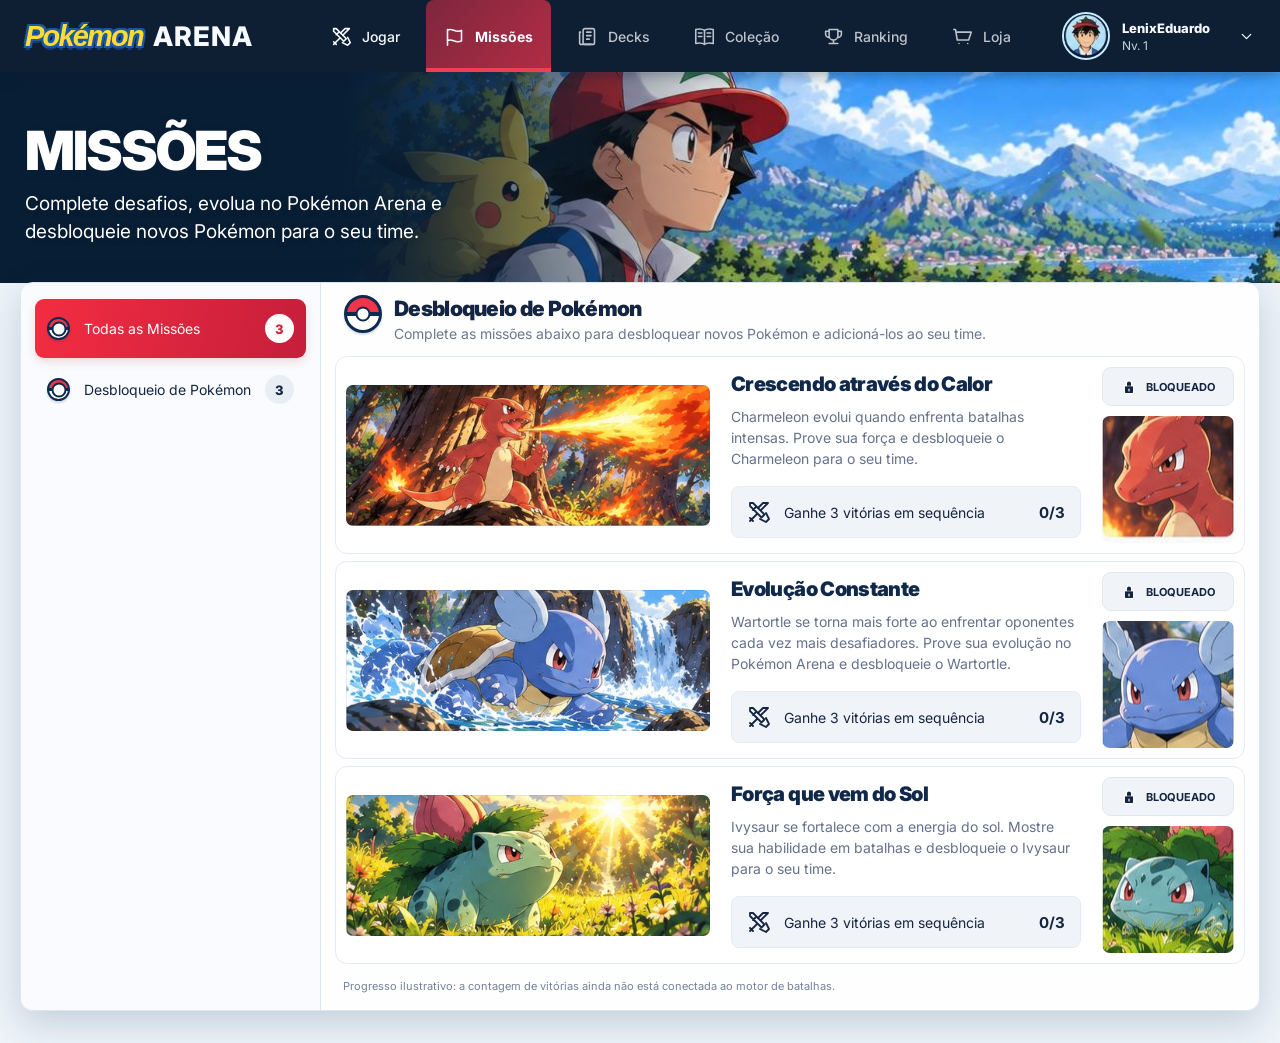
==== commit 57002220: "fix: remover categorias História, Batalhas e Eventos da página de missões" ====
--- a/missions.html
+++ b/missions.html
@@ -102,9 +102,6 @@
 <aside class="sidebar" aria-label="Categorias de missões">
 <button type="button" class="active" data-category="all" aria-pressed="true"><span class="section-ball" style="width:23px;height:23px;border-width:2px"></span><span>Todas as Missões</span><b class="count">3</b></button>
 <button type="button" data-category="unlock" aria-pressed="false"><span class="section-ball" style="width:23px;height:23px;border-width:2px"></span><span>Desbloqueio de Pokémon</span><b class="count">3</b></button>
-<button type="button" data-category="story" aria-pressed="false"><svg><use href="#icon-book"/></svg><span>História</span></button>
-<button type="button" data-category="battle" aria-pressed="false"><svg><use href="#icon-swords"/></svg><span>Batalhas</span></button>
-<button type="button" data-category="events" aria-pressed="false"><svg><use href="#icon-calendar"/></svg><span>Eventos</span></button>
 </aside>
 <section class="content" aria-label="Lista de missões">
 <header class="section-title"><span class="section-ball" aria-hidden="true"></span><div><h2 id="section-heading">Desbloqueio de Pokémon</h2><p id="section-desc">Complete as missões abaixo para desbloquear novos Pokémon e adicioná-los ao seu time.</p></div></header>
@@ -122,7 +119,7 @@
 const buttons=[...document.querySelectorAll('[data-category]')];
 const list=document.getElementById('mission-list'),empty=document.getElementById('empty-state');
 const heading=document.getElementById('section-heading'),desc=document.getElementById('section-desc'),note=document.getElementById('progress-note');
-const labels={all:'Desbloqueio de Pokémon',unlock:'Desbloqueio de Pokémon',story:'História',battle:'Batalhas',events:'Eventos'};
+const labels={all:'Desbloqueio de Pokémon',unlock:'Desbloqueio de Pokémon'};
 buttons.forEach(button=>button.addEventListener('click',()=>{
  const category=button.dataset.category,show=category==='all'||category==='unlock';
  buttons.forEach(b=>{const active=b===button;b.classList.toggle('active',active);b.setAttribute('aria-pressed',String(active))});
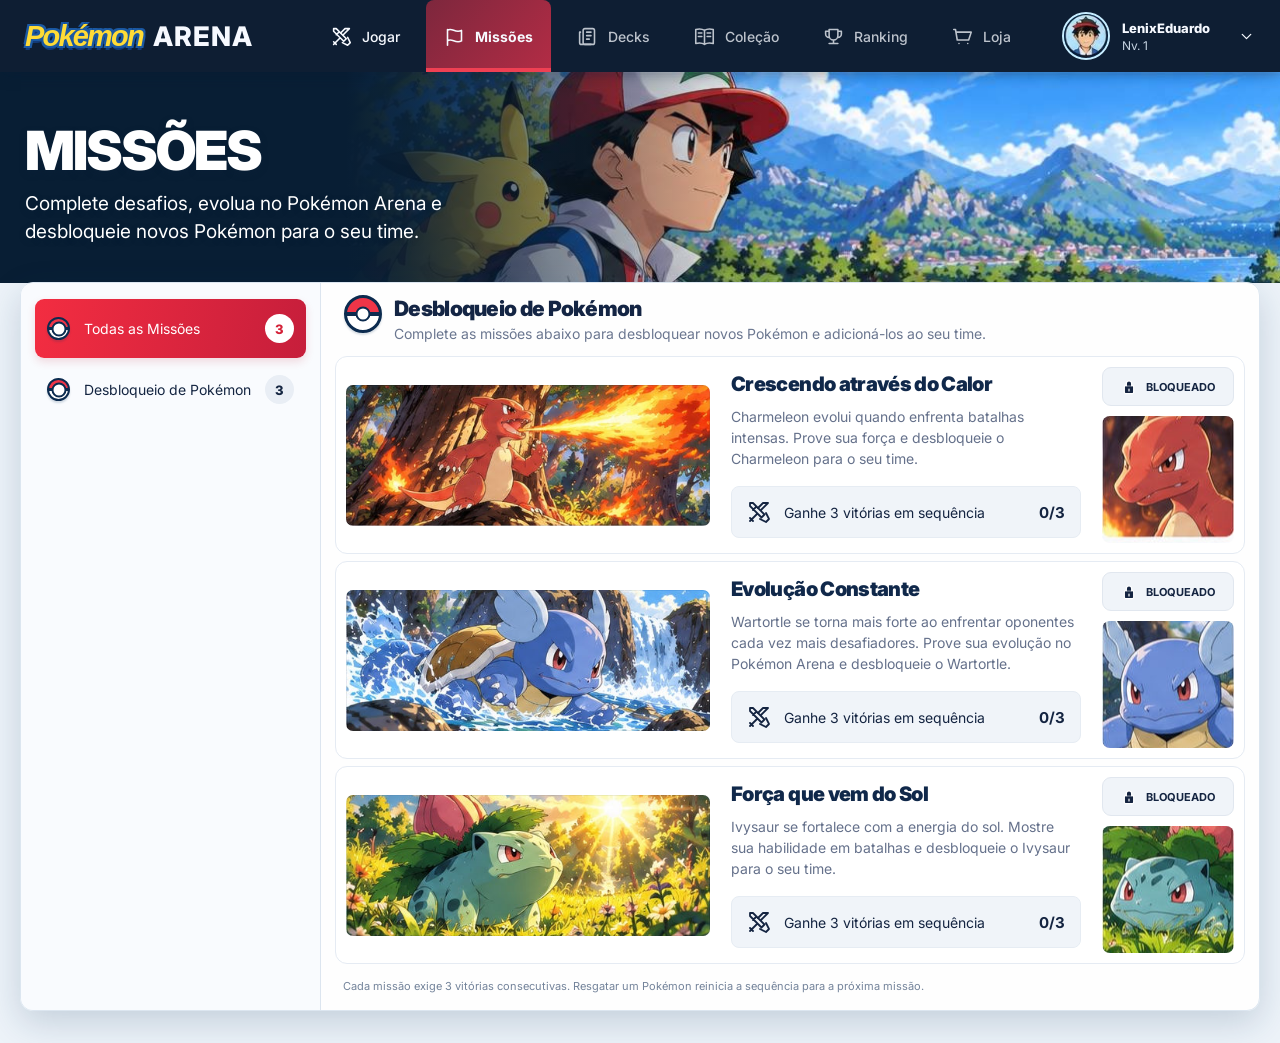
==== commit 76d63a83: "feat: progresso real de 3 vitórias e resgate de Charmeleon Wartortle Ivysaur nas missões" ====
--- a/missions.html
+++ b/missions.html
@@ -71,6 +71,14 @@
 @media(max-width:370px){.mission{grid-template-columns:minmax(0,1fr) 70px}.mission-aside .portrait{min-height:70px}.logo-pokemon{font-size:18px}.logo-arena{font-size:15px}}
 .missions[hidden],.empty[hidden],.note[hidden]{display:none!important}
 @media(prefers-reduced-motion:reduce){*{scroll-behavior:auto!important}}
+.mission .locked{cursor:not-allowed;transition:background .18s,color .18s,border-color .18s}
+.mission .locked.ready{cursor:pointer;color:#fff;background:#bf263d;border-color:#9f2034;box-shadow:0 3px 10px #a5233435}
+.mission .locked.ready:hover{background:#a91930}
+.mission .locked.unlocked{color:#136449;background:#e7f8f0;border-color:#b2e3cc}
+.mission .locked.ready svg,.mission .locked.unlocked svg{display:none}
+.mission.completed{border-color:#a9d9c3;background:#f7fffa}
+.mission-toast{margin:10px 0 0;font-weight:700;color:#126044;font-size:13px;min-height:0}
+.mission-toast:empty{display:none}
 </style>
 </head>
 <body>
@@ -106,20 +114,50 @@
 <section class="content" aria-label="Lista de missões">
 <header class="section-title"><span class="section-ball" aria-hidden="true"></span><div><h2 id="section-heading">Desbloqueio de Pokémon</h2><p id="section-desc">Complete as missões abaixo para desbloquear novos Pokémon e adicioná-los ao seu time.</p></div></header>
 <div class="missions" id="mission-list">
-<article class="mission" data-mission="unlock"><div class="mission-art fire" role="img" aria-label="Charmeleon usando Lança-Chamas em uma floresta, conforme o mockup"></div><div class="mission-body"><h3>Crescendo através do Calor</h3><p class="mission-desc">Charmeleon evolui quando enfrenta batalhas intensas. Prove sua força e desbloqueie o Charmeleon para o seu time.</p><div class="requirement"><svg aria-hidden="true"><use href="#icon-swords"/></svg><span>Ganhe 3 vitórias em sequência</span><strong>0/3</strong></div></div><div class="mission-aside"><div class="locked"><svg aria-hidden="true"><use href="#icon-lock"/></svg>BLOQUEADO</div><div class="portrait fire" role="img" aria-label="Retrato do Charmeleon"></div></div></article>
-<article class="mission" data-mission="unlock"><div class="mission-art water" role="img" aria-label="Wartortle treinando nas águas de um rio, conforme o mockup"></div><div class="mission-body"><h3>Evolução Constante</h3><p class="mission-desc">Wartortle se torna mais forte ao enfrentar oponentes cada vez mais desafiadores. Prove sua evolução no Pokémon Arena e desbloqueie o Wartortle.</p><div class="requirement"><svg aria-hidden="true"><use href="#icon-swords"/></svg><span>Ganhe 3 vitórias em sequência</span><strong>0/3</strong></div></div><div class="mission-aside"><div class="locked"><svg aria-hidden="true"><use href="#icon-lock"/></svg>BLOQUEADO</div><div class="portrait water" role="img" aria-label="Retrato do Wartortle"></div></div></article>
-<article class="mission" data-mission="unlock"><div class="mission-art sun" role="img" aria-label="Ivysaur em um campo florido sob o sol, conforme o mockup"></div><div class="mission-body"><h3>Força que vem do Sol</h3><p class="mission-desc">Ivysaur se fortalece com a energia do sol. Mostre sua habilidade em batalhas e desbloqueie o Ivysaur para o seu time.</p><div class="requirement"><svg aria-hidden="true"><use href="#icon-swords"/></svg><span>Ganhe 3 vitórias em sequência</span><strong>0/3</strong></div></div><div class="mission-aside"><div class="locked"><svg aria-hidden="true"><use href="#icon-lock"/></svg>BLOQUEADO</div><div class="portrait sun" role="img" aria-label="Retrato do Ivysaur"></div></div></article>
+<article class="mission" data-mission="unlock" data-pokemon="Charmeleon"><div class="mission-art fire" role="img" aria-label="Charmeleon usando Lança-Chamas em uma floresta, conforme o mockup"></div><div class="mission-body"><h3>Crescendo através do Calor</h3><p class="mission-desc">Charmeleon evolui quando enfrenta batalhas intensas. Prove sua força e desbloqueie o Charmeleon para o seu time.</p><div class="requirement"><svg aria-hidden="true"><use href="#icon-swords"/></svg><span>Ganhe 3 vitórias em sequência</span><strong>0/3</strong></div></div><div class="mission-aside"><button type="button" class="locked" data-claim="Charmeleon" disabled><svg aria-hidden="true"><use href="#icon-lock"/></svg>BLOQUEADO</button><div class="portrait fire" role="img" aria-label="Retrato do Charmeleon"></div></div></article>
+<article class="mission" data-mission="unlock" data-pokemon="Wartortle"><div class="mission-art water" role="img" aria-label="Wartortle treinando nas águas de um rio, conforme o mockup"></div><div class="mission-body"><h3>Evolução Constante</h3><p class="mission-desc">Wartortle se torna mais forte ao enfrentar oponentes cada vez mais desafiadores. Prove sua evolução no Pokémon Arena e desbloqueie o Wartortle.</p><div class="requirement"><svg aria-hidden="true"><use href="#icon-swords"/></svg><span>Ganhe 3 vitórias em sequência</span><strong>0/3</strong></div></div><div class="mission-aside"><button type="button" class="locked" data-claim="Wartortle" disabled><svg aria-hidden="true"><use href="#icon-lock"/></svg>BLOQUEADO</button><div class="portrait water" role="img" aria-label="Retrato do Wartortle"></div></div></article>
+<article class="mission" data-mission="unlock" data-pokemon="Ivysaur"><div class="mission-art sun" role="img" aria-label="Ivysaur em um campo florido sob o sol, conforme o mockup"></div><div class="mission-body"><h3>Força que vem do Sol</h3><p class="mission-desc">Ivysaur se fortalece com a energia do sol. Mostre sua habilidade em batalhas e desbloqueie o Ivysaur para o seu time.</p><div class="requirement"><svg aria-hidden="true"><use href="#icon-swords"/></svg><span>Ganhe 3 vitórias em sequência</span><strong>0/3</strong></div></div><div class="mission-aside"><button type="button" class="locked" data-claim="Ivysaur" disabled><svg aria-hidden="true"><use href="#icon-lock"/></svg>BLOQUEADO</button><div class="portrait sun" role="img" aria-label="Retrato do Ivysaur"></div></div></article>
 </div>
 <div class="empty" id="empty-state" hidden><h3>Nenhuma missão disponível</h3><p>Esta categoria ainda não possui missões cadastradas.</p></div>
-<p class="note" id="progress-note">Progresso ilustrativo: a contagem de vitórias ainda não está conectada ao motor de batalhas.</p>
+<p class="mission-toast" id="mission-toast" role="status" aria-live="polite"></p><p class="note" id="progress-note">Cada missão exige 3 vitórias consecutivas. Resgatar um Pokémon reinicia a sequência para a próxima missão.</p>
 </section>
 </main>
+<script src="progression.js?v=20261021-mission-unlocks"></script>
 <script>
 (function(){
 const buttons=[...document.querySelectorAll('[data-category]')];
 const list=document.getElementById('mission-list'),empty=document.getElementById('empty-state');
 const heading=document.getElementById('section-heading'),desc=document.getElementById('section-desc'),note=document.getElementById('progress-note');
 const labels={all:'Desbloqueio de Pokémon',unlock:'Desbloqueio de Pokémon'};
+const progress=window.PokemonArenaProgress;
+const toast=document.getElementById('mission-toast');
+function updateProgress(){
+ const p=progress.read();
+ list.querySelectorAll('.mission').forEach(article=>{
+  const name=article.dataset.pokemon;
+  const claimed=p.unlocked.includes(name);
+  const ready=!claimed&&p.streak>=3;
+  const button=article.querySelector('[data-claim]');
+  const count=article.querySelector('.requirement strong');
+  count.textContent=claimed?'3/3':p.streak+'/3';
+  button.disabled=!ready;
+  button.classList.toggle('ready',ready);
+  button.classList.toggle('unlocked',claimed);
+  article.classList.toggle('completed',claimed);
+  button.innerHTML=claimed?'DESBLOQUEADO':ready?'RESGATAR':\'<svg aria-hidden="true"><use href="#icon-lock"/></svg>BLOQUEADO\';
+  button.setAttribute('aria-label',claimed?name+' desbloqueado':ready?'Resgatar '+name:name+' bloqueado. Ganhe 3 vitórias consecutivas');
+ });
+ note.textContent=p.streak>=3?'Missão concluída! Resgate um Pokémon. Cada resgate consome a sequência de 3 vitórias.':'Sequência atual: '+p.streak+'/3 vitórias. Cada resgate exige uma nova sequência de 3 vitórias.';
+}
+list.querySelectorAll('[data-claim]').forEach(button=>button.addEventListener('click',()=>{
+ const name=button.dataset.claim;
+ if(progress.claim(name)){
+  toast.textContent=name+' desbloqueado! Volte à Arena para adicioná-lo ao seu time.';
+  updateProgress();
+ }
+}));
+updateProgress();
+window.addEventListener('storage',event=>{if(event.key==='pokemon-arena-progression-v1')updateProgress()});
 buttons.forEach(button=>button.addEventListener('click',()=>{
  const category=button.dataset.category,show=category==='all'||category==='unlock';
  buttons.forEach(b=>{const active=b===button;b.classList.toggle('active',active);b.setAttribute('aria-pressed',String(active))});
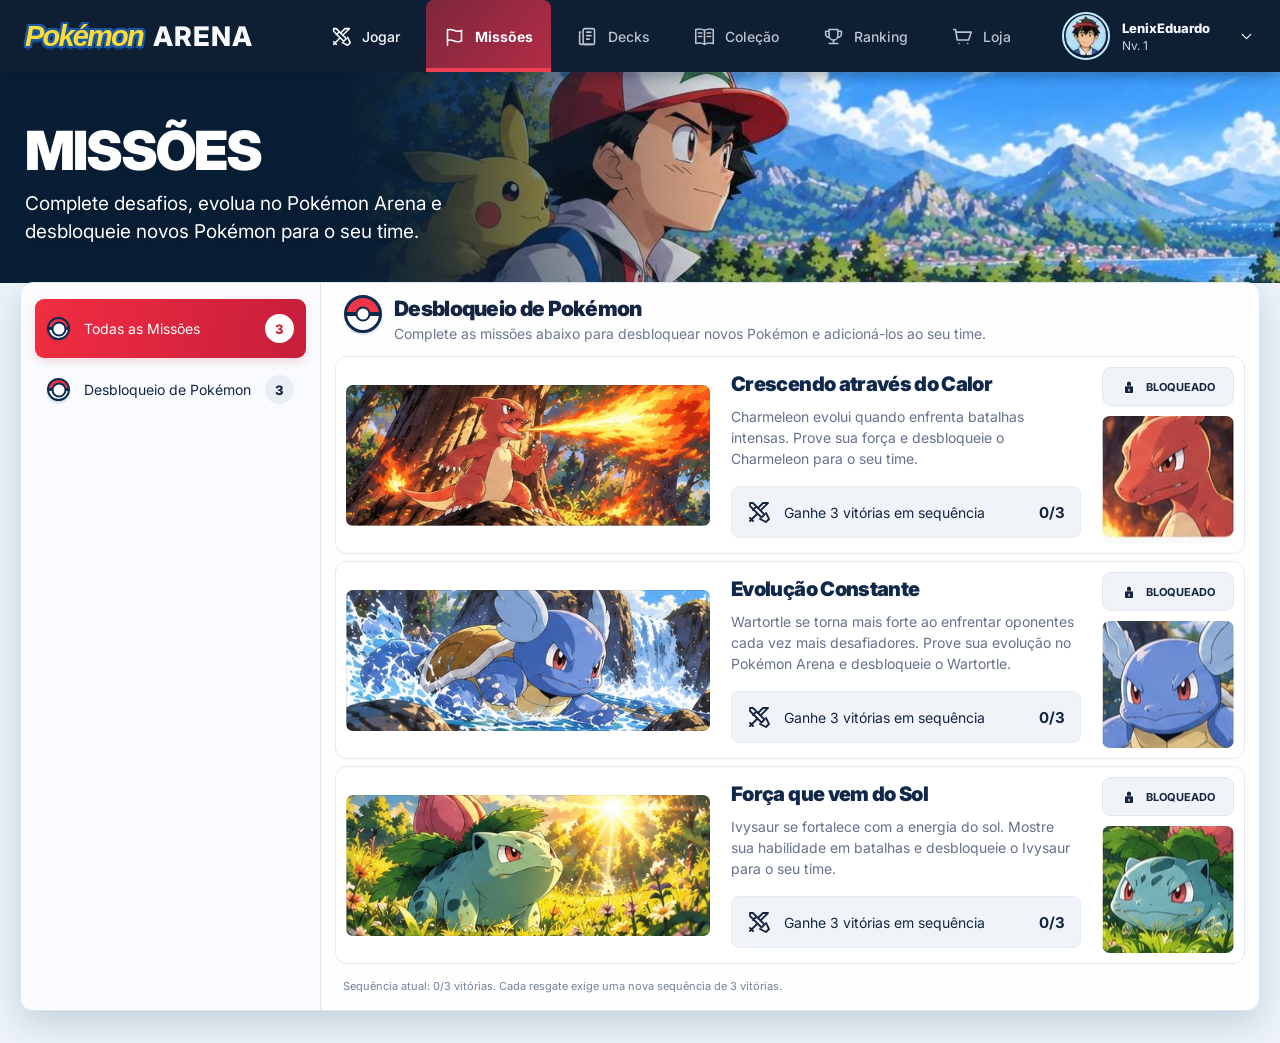
==== commit 92d05fe7: "fix: corrigir sintaxe do estado de resgate nas missões" ====
--- a/missions.html
+++ b/missions.html
@@ -144,7 +144,7 @@
   button.classList.toggle('ready',ready);
   button.classList.toggle('unlocked',claimed);
   article.classList.toggle('completed',claimed);
-  button.innerHTML=claimed?'DESBLOQUEADO':ready?'RESGATAR':\'<svg aria-hidden="true"><use href="#icon-lock"/></svg>BLOQUEADO\';
+  button.innerHTML=claimed?'DESBLOQUEADO':ready?'RESGATAR':'<svg aria-hidden="true"><use href="#icon-lock"/></svg>BLOQUEADO';
   button.setAttribute('aria-label',claimed?name+' desbloqueado':ready?'Resgatar '+name:name+' bloqueado. Ganhe 3 vitórias consecutivas');
  });
  note.textContent=p.streak>=3?'Missão concluída! Resgate um Pokémon. Cada resgate consome a sequência de 3 vitórias.':'Sequência atual: '+p.streak+'/3 vitórias. Cada resgate exige uma nova sequência de 3 vitórias.';
